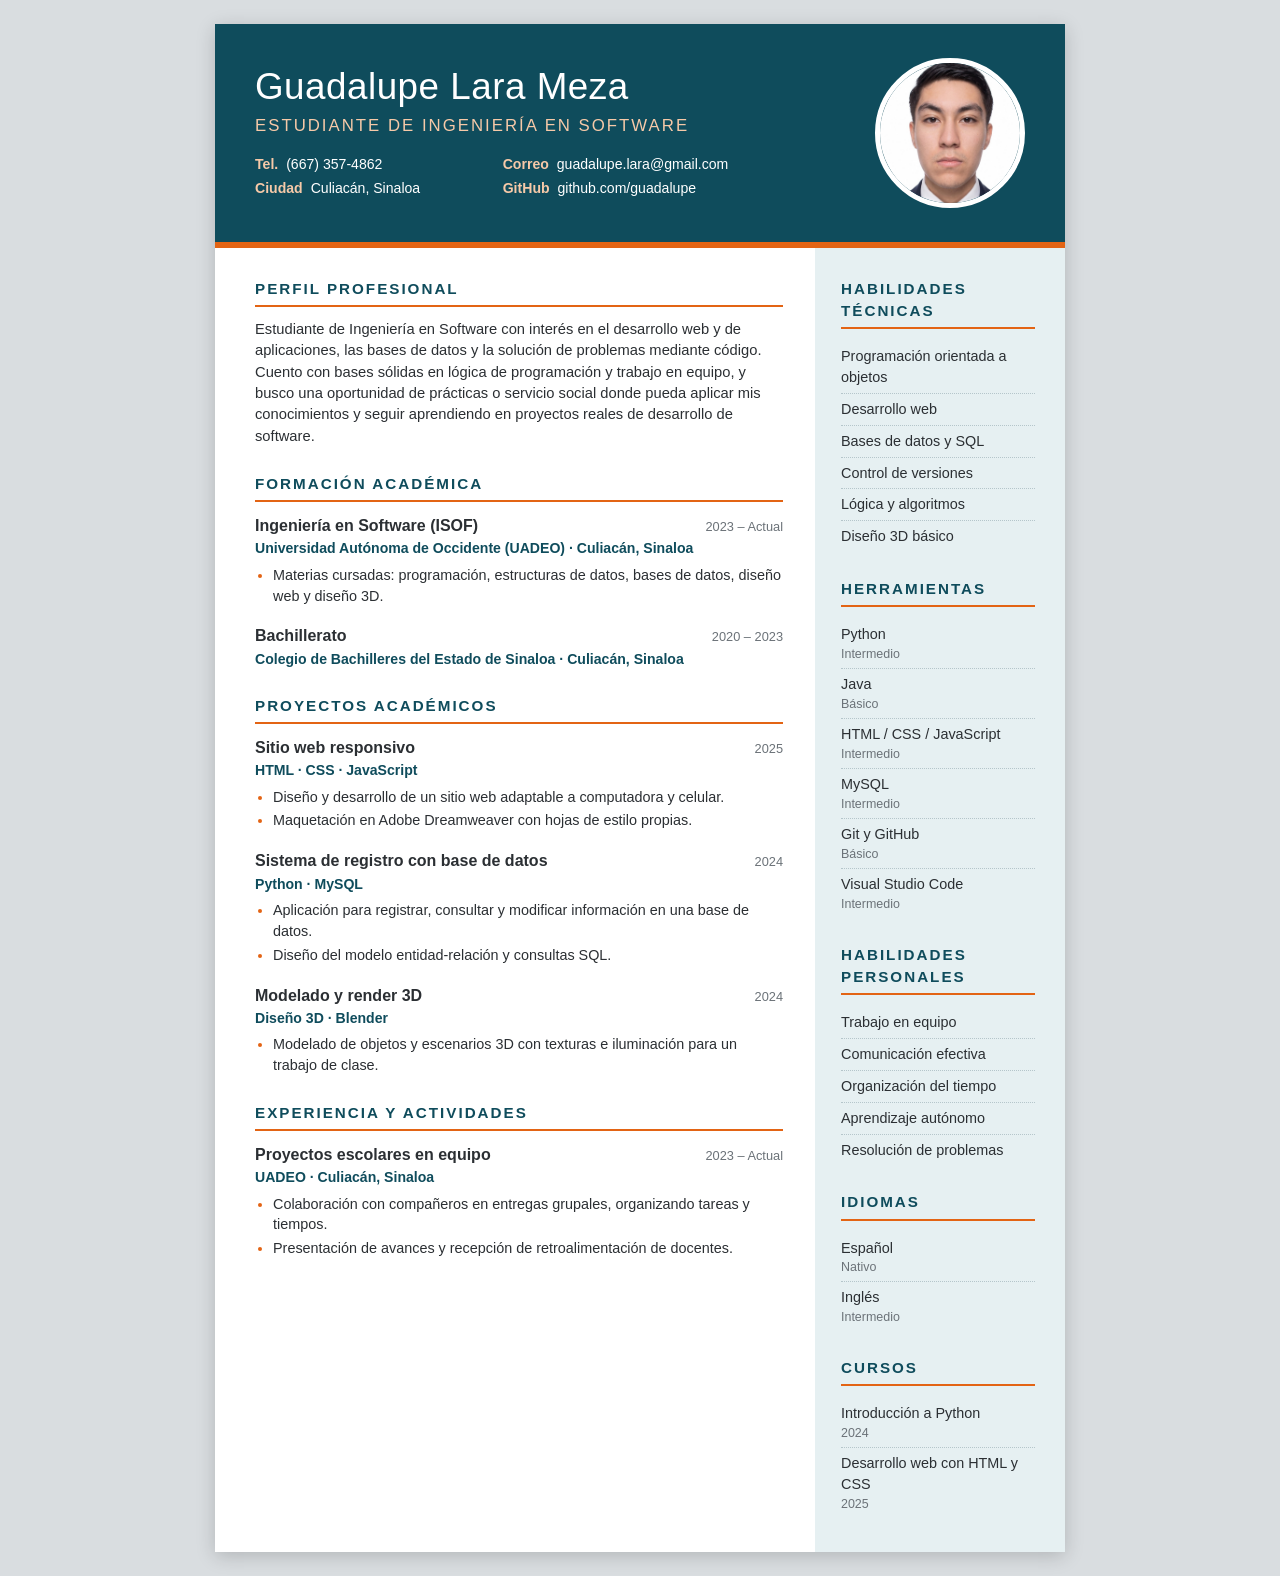
==== CV Dreamweaver/index.html @ b9f9b98b "Add files via upload" ====
<!DOCTYPE html>
<html lang="es">
<head>
<meta charset="UTF-8">
<meta name="viewport" content="width=device-width, initial-scale=1">
<title>Currículum Vitae – Guadalupe Lara Meza</title>
<link rel="stylesheet" href="style.css">
</head>
<body>
<div class="hoja">

  <header class="encabezado">
    <div class="encabezado-texto">
      <h1>Guadalupe Lara Meza</h1>
      <p class="puesto">Estudiante de Ingeniería en Software</p>
      <ul class="contacto">
        <li><strong>Tel.</strong> (667) 357-4862</li>
        <li><strong>Correo</strong> guadalupe.lara@gmail.com</li>
        <li><strong>Ciudad</strong> Culiacán, Sinaloa</li>
        <li><strong>GitHub</strong> github.com/guadalupe</li>
      </ul>
    </div>
    <img class="foto" src="images/foto.jpg" alt="Fotografía de Guadalupe Lara Meza">
  </header>

  <div class="cuerpo">

    <main class="principal">

      <section>
        <h2>Perfil profesional</h2>
        <p>Estudiante de Ingeniería en Software con interés en el desarrollo web y de aplicaciones, las bases de datos y la solución de problemas mediante código. Cuento con bases sólidas en lógica de programación y trabajo en equipo, y busco una oportunidad de prácticas o servicio social donde pueda aplicar mis conocimientos y seguir aprendiendo en proyectos reales de desarrollo de software.</p>
      </section>

      <section>
        <h2>Formación académica</h2>
        <article class="item">
          <div class="item-titulo"><h3>Ingeniería en Software (ISOF)</h3><span class="fecha">2023 – Actual</span></div>
          <p class="empresa">Universidad Autónoma de Occidente (UADEO) · Culiacán, Sinaloa</p>
          <ul><li>Materias cursadas: programación, estructuras de datos, bases de datos, diseño web y diseño 3D.</li></ul>
        </article>
        <article class="item">
          <div class="item-titulo"><h3>Bachillerato</h3><span class="fecha">2020 – 2023</span></div>
          <p class="empresa">Colegio de Bachilleres del Estado de Sinaloa · Culiacán, Sinaloa</p>
        </article>
      </section>

      <section>
        <h2>Proyectos académicos</h2>
        <article class="item">
          <div class="item-titulo"><h3>Sitio web responsivo</h3><span class="fecha">2025</span></div>
          <p class="empresa">HTML · CSS · JavaScript</p>
          <ul>
            <li>Diseño y desarrollo de un sitio web adaptable a computadora y celular.</li>
            <li>Maquetación en Adobe Dreamweaver con hojas de estilo propias.</li>
          </ul>
        </article>
        <article class="item">
          <div class="item-titulo"><h3>Sistema de registro con base de datos</h3><span class="fecha">2024</span></div>
          <p class="empresa">Python · MySQL</p>
          <ul>
            <li>Aplicación para registrar, consultar y modificar información en una base de datos.</li>
            <li>Diseño del modelo entidad-relación y consultas SQL.</li>
          </ul>
        </article>
        <article class="item">
          <div class="item-titulo"><h3>Modelado y render 3D</h3><span class="fecha">2024</span></div>
          <p class="empresa">Diseño 3D · Blender</p>
          <ul><li>Modelado de objetos y escenarios 3D con texturas e iluminación para un trabajo de clase.</li></ul>
        </article>
      </section>

      <section>
        <h2>Experiencia y actividades</h2>
        <article class="item">
          <div class="item-titulo"><h3>Proyectos escolares en equipo</h3><span class="fecha">2023 – Actual</span></div>
          <p class="empresa">UADEO · Culiacán, Sinaloa</p>
          <ul>
            <li>Colaboración con compañeros en entregas grupales, organizando tareas y tiempos.</li>
            <li>Presentación de avances y recepción de retroalimentación de docentes.</li>
          </ul>
        </article>
      </section>

    </main>

    <aside class="lateral">

      <section>
        <h2>Habilidades técnicas</h2>
        <ul class="lista-simple">
          <li>Programación orientada a objetos</li><li>Desarrollo web</li><li>Bases de datos y SQL</li>
          <li>Control de versiones</li><li>Lógica y algoritmos</li><li>Diseño 3D básico</li>
        </ul>
      </section>

      <section>
        <h2>Herramientas</h2>
        <ul class="lista-simple">
          <li>Python <em>Intermedio</em></li><li>Java <em>Básico</em></li>
          <li>HTML / CSS / JavaScript <em>Intermedio</em></li><li>MySQL <em>Intermedio</em></li>
          <li>Git y GitHub <em>Básico</em></li><li>Visual Studio Code <em>Intermedio</em></li>
        </ul>
      </section>

      <section>
        <h2>Habilidades personales</h2>
        <ul class="lista-simple">
          <li>Trabajo en equipo</li><li>Comunicación efectiva</li><li>Organización del tiempo</li>
          <li>Aprendizaje autónomo</li><li>Resolución de problemas</li>
        </ul>
      </section>

      <section>
        <h2>Idiomas</h2>
        <ul class="lista-simple"><li>Español <em>Nativo</em></li><li>Inglés <em>Intermedio</em></li></ul>
      </section>

      <section>
        <h2>Cursos</h2>
        <ul class="lista-simple">
          <li>Introducción a Python <em>2024</em></li>
          <li>Desarrollo web con HTML y CSS <em>2025</em></li>
        </ul>
      </section>

    </aside>

  </div>
</div>
</body>
</html>
---- CV Dreamweaver/style.css ----
/* ===== Currículum – hoja de estilos =====
   Colores editables desde aquí (variables) */
:root {
  --verde: #0f4c5c;
  --verde-claro: #e6f0f2;
  --acento: #e36414;
  --texto: #2b2f33;
  --gris: #6b7278;
}

* { box-sizing: border-box; margin: 0; padding: 0; }

body {
  background: #d9dde0;
  font-family: "Segoe UI", Calibri, Arial, sans-serif;
  color: var(--texto);
  line-height: 1.45;
  padding: 24px 12px;
}

/* Hoja tamaño carta */
.hoja {
  max-width: 850px;
  min-height: 1100px; /* proporción hoja carta */
  display: flex;
  flex-direction: column;
  margin: 0 auto;
  background: #fff;
  box-shadow: 0 4px 18px rgba(0, 0, 0, .18);
}

/* ===== Encabezado ===== */
.encabezado {
  display: flex;
  align-items: center;
  justify-content: space-between;
  gap: 24px;
  background: var(--verde);
  color: #fff;
  padding: 34px 40px;
  border-bottom: 6px solid var(--acento);
}

.encabezado h1 {
  font-size: 2.3rem;
  font-weight: 300;
  letter-spacing: .5px;
  line-height: 1.1;
}
.encabezado h1 span { font-weight: 700; }

.puesto {
  margin-top: 6px;
  font-size: 1.05rem;
  color: #f6c9a8;
  text-transform: uppercase;
  letter-spacing: 2px;
}

.contacto {
  list-style: none;
  margin-top: 16px;
  display: grid;
  grid-template-columns: 1fr 1fr;
  gap: 4px 22px;
  font-size: .88rem;
}
.contacto strong { color: #f6c9a8; margin-right: 4px; }

.foto {
  width: 150px;
  height: 150px;
  object-fit: cover;
  border-radius: 50%;
  border: 5px solid #fff;
  flex-shrink: 0;
}

/* ===== Cuerpo en dos columnas ===== */
.cuerpo {
  flex: 1;
  display: grid;
  grid-template-columns: 1fr 250px;
}

.principal { padding: 30px 32px 34px 40px; }
.lateral   { padding: 30px 30px 34px 26px; background: var(--verde-claro); }

h2 {
  font-size: .95rem;
  text-transform: uppercase;
  letter-spacing: 2px;
  color: var(--verde);
  margin-bottom: 12px;
  padding-bottom: 5px;
  border-bottom: 2px solid var(--acento);
}

section { margin-bottom: 26px; }
section:last-child { margin-bottom: 0; }

p { font-size: .92rem; }

/* ===== Elementos (experiencia / estudios) ===== */
.item { margin-bottom: 18px; }
.item:last-child { margin-bottom: 0; }

.item-titulo {
  display: flex;
  justify-content: space-between;
  align-items: baseline;
  gap: 12px;
}
.item h3 { font-size: 1rem; color: var(--texto); }
.fecha { font-size: .8rem; color: var(--gris); white-space: nowrap; }
.empresa { color: var(--verde); font-weight: 600; font-size: .88rem; margin: 1px 0 6px; }

.item ul { padding-left: 18px; }
.item li { font-size: .9rem; margin-bottom: 3px; }
.item li::marker { color: var(--acento); }

/* ===== Columna lateral ===== */
.lista-simple { list-style: none; }
.lista-simple li {
  font-size: .9rem;
  padding: 5px 0;
  border-bottom: 1px dotted #b5c6cb;
}
.lista-simple li:last-child { border-bottom: none; }
.lista-simple em { display: block; font-size: .78rem; color: var(--gris); font-style: normal; }

/* ===== Adaptable a celular ===== */
@media (max-width: 680px) {
  .encabezado { flex-direction: column-reverse; text-align: center; }
  .contacto { grid-template-columns: 1fr; }
  .cuerpo { grid-template-columns: 1fr; }
  .principal, .lateral { padding: 24px; }
}

/* ===== Impresión ===== */
@page { size: letter; margin: 0; }
@media print {
  body { background: #fff; padding: 0; }
  .hoja { box-shadow: none; max-width: none; min-height: 100vh; }
  .encabezado, .lateral { -webkit-print-color-adjust: exact; print-color-adjust: exact; }
}
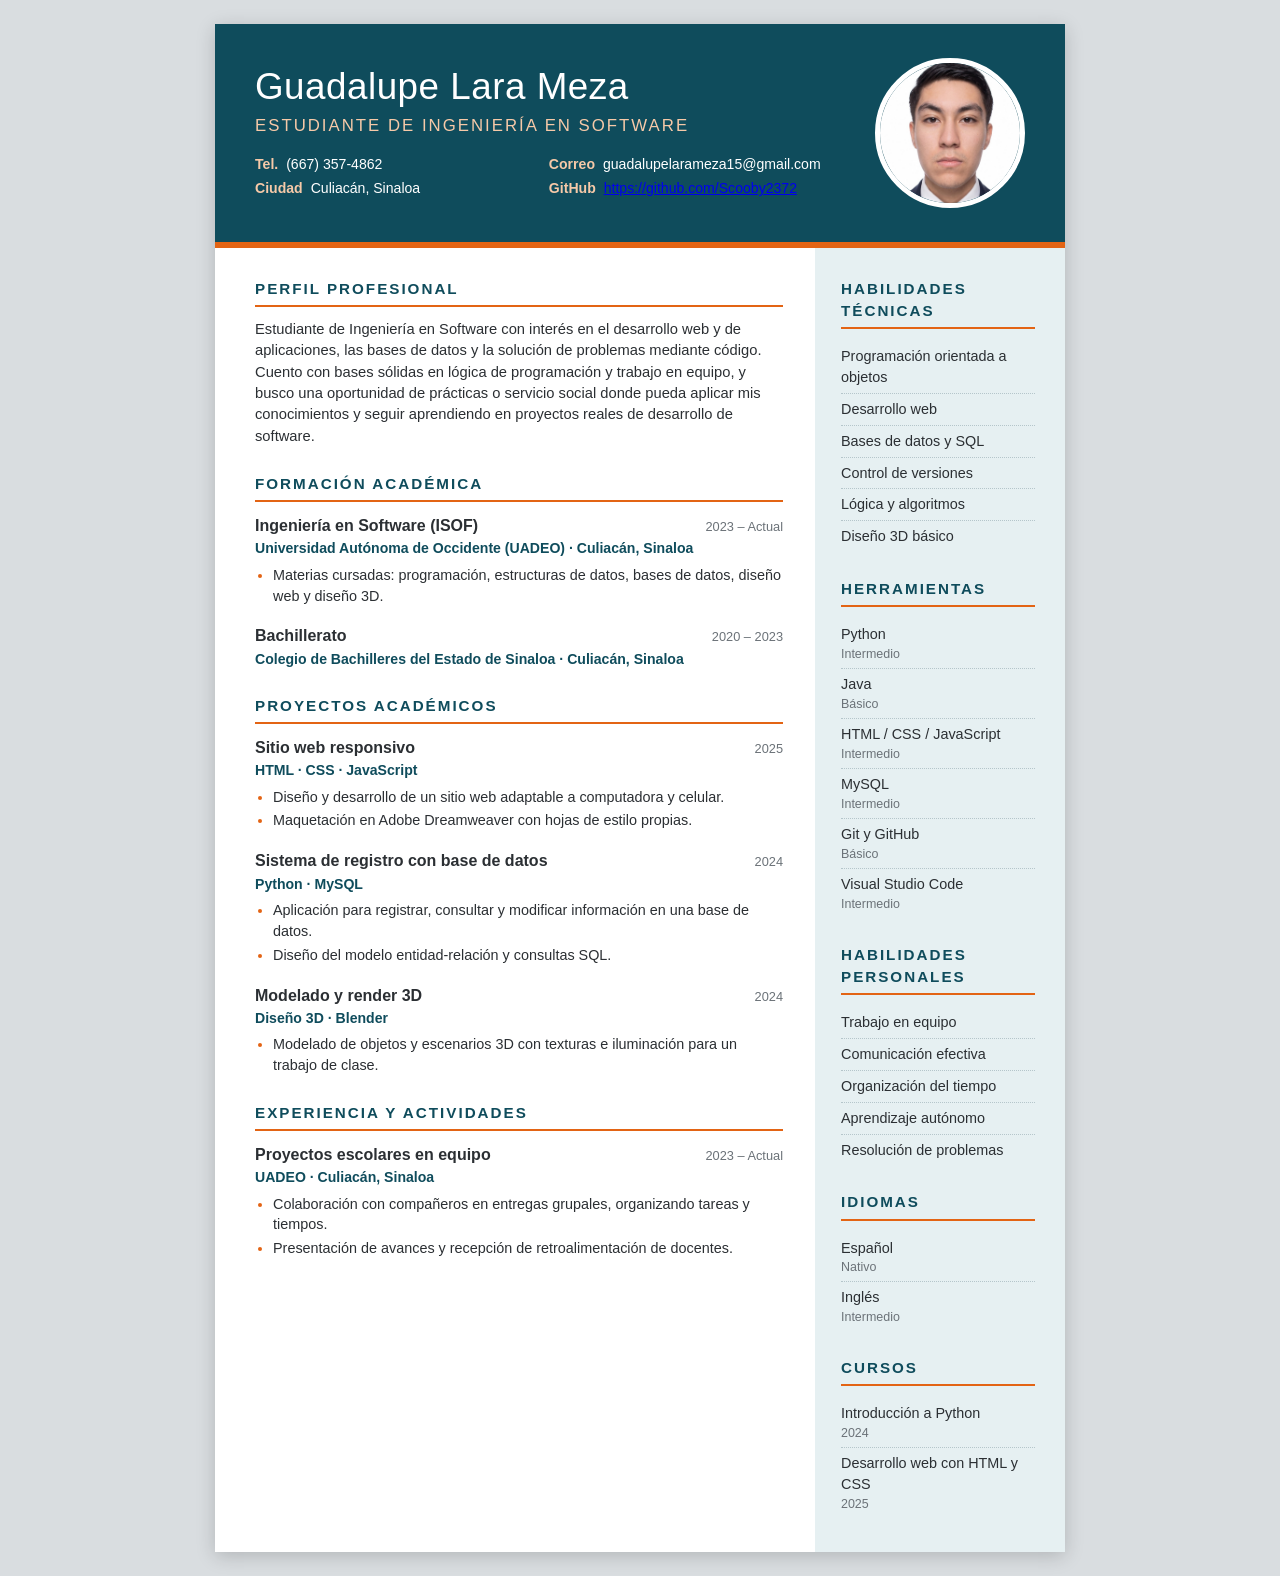
==== commit 0a11a317: "Update index.html" ====
--- a/CV Dreamweaver/index.html
+++ b/CV Dreamweaver/index.html
@@ -15,9 +15,9 @@
       <p class="puesto">Estudiante de Ingeniería en Software</p>
       <ul class="contacto">
         <li><strong>Tel.</strong> (667) 357-4862</li>
-        <li><strong>Correo</strong> guadalupe.lara@gmail.com</li>
+        <li><strong>Correo</strong> guadalupelarameza15@gmail.com</li>
         <li><strong>Ciudad</strong> Culiacán, Sinaloa</li>
-        <li><strong>GitHub</strong> github.com/guadalupe</li>
+        <li><strong>GitHub</strong> <a href="https://github.com/Scooby2372">https://github.com/Scooby2372</a></li>
       </ul>
     </div>
     <img class="foto" src="images/foto.jpg" alt="Fotografía de Guadalupe Lara Meza">
